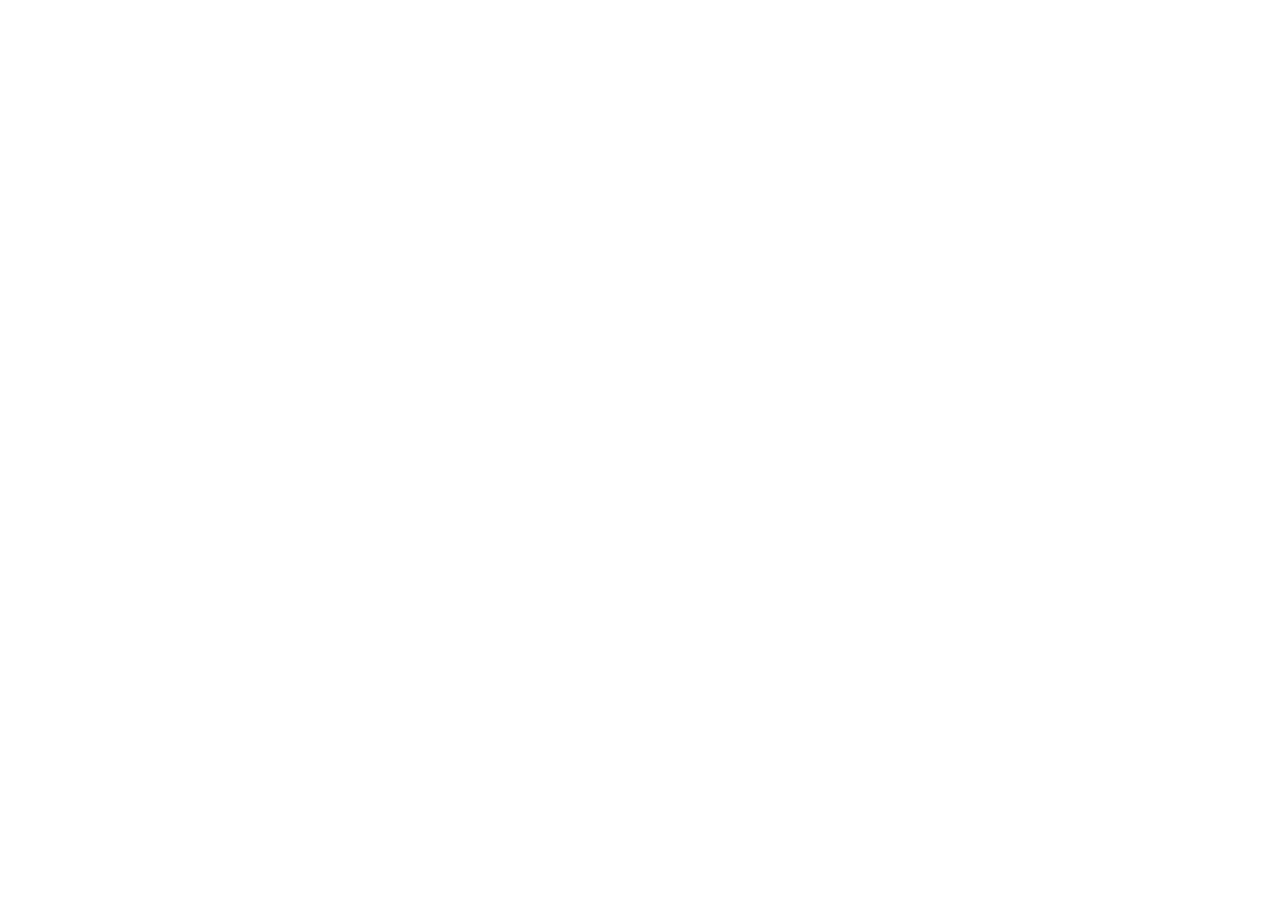
==== index.html @ 912f8e91 "Add RRB Mock Test tab with bilingual questions and Supabase sync integration" ====
<!DOCTYPE html>
<html lang="en">
  <head>
    <meta charset="UTF-8" />
    <link rel="icon" type="image/svg+xml" href="data:image/svg+xml,<svg xmlns='http://www.w3.org/2000/svg' viewBox='0 0 24 24' fill='%231b4d89'><path d='M12 2L2 7l10 5 10-5-10-5zM2 17l10 5 10-5M2 12l10 5 10-5'/></svg>" />
    <meta name="viewport" content="width=device-width, initial-scale=1.0" />
    <title>SSC CGL &amp; RRB CBT Mock Test | TCS iON Exam Assessment</title>
    <meta name="description" content="Production-ready SSC &amp; RRB Mock Test UI - TCS iON Exam Portal Clone with bilingual question support, real-time question palette tracking, and complete examination simulation." />
    <!-- Google Fonts -->
    <link rel="preconnect" href="https://fonts.googleapis.com">
    <link rel="preconnect" href="https://fonts.gstatic.com" crossorigin>
    <link href="https://fonts.googleapis.com/css2?family=Inter:wght@400;500;600;700;800&family=Noto+Sans+Devanagari:wght@400;500;600;700&family=Roboto+Mono:wght@500;700&display=swap" rel="stylesheet">
  </head>
  <body class="bg-[#f0f3f6] text-[#222] select-none antialiased min-h-screen">
    <div id="root"></div>
    <script type="module" src="/src/main.jsx"></script>
  </body>
</html>
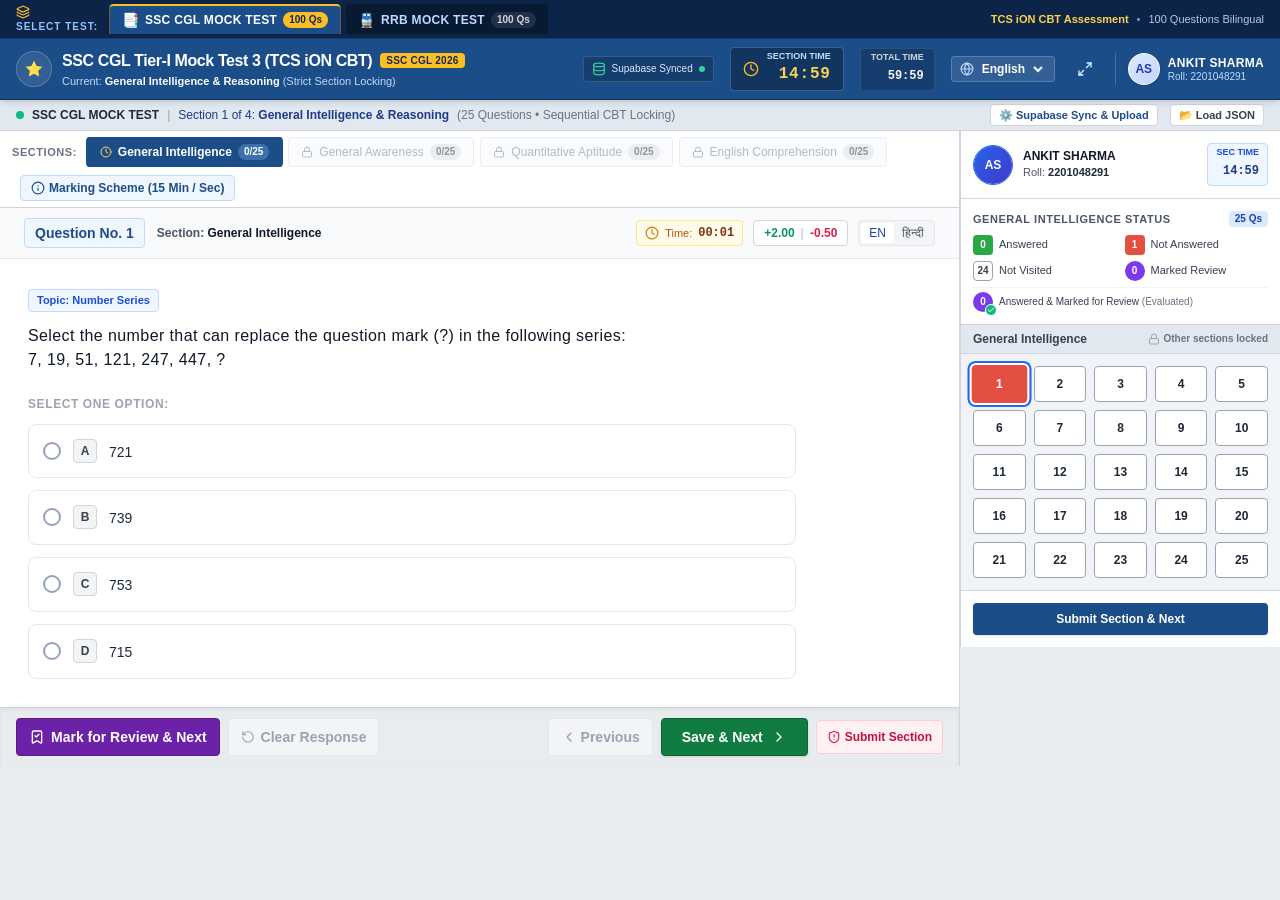
==== commit f26612bb: "Fix 404 error by pointing index.html directly to pre-bundled production assets" ====
--- a/index.html
+++ b/index.html
@@ -10,9 +10,10 @@
     <link rel="preconnect" href="https://fonts.googleapis.com">
     <link rel="preconnect" href="https://fonts.gstatic.com" crossorigin>
     <link href="https://fonts.googleapis.com/css2?family=Inter:wght@400;500;600;700;800&family=Noto+Sans+Devanagari:wght@400;500;600;700&family=Roboto+Mono:wght@500;700&display=swap" rel="stylesheet">
+    <script type="module" crossorigin src="./assets/bundle.js"></script>
+    <link rel="stylesheet" crossorigin href="./assets/bundle.css">
   </head>
   <body class="bg-[#f0f3f6] text-[#222] select-none antialiased min-h-screen">
     <div id="root"></div>
-    <script type="module" src="/src/main.jsx"></script>
   </body>
 </html>
--- a/assets/bundle.css
+++ b/assets/bundle.css
@@ -0,0 +1 @@
+*,:before,:after{--tw-border-spacing-x: 0;--tw-border-spacing-y: 0;--tw-translate-x: 0;--tw-translate-y: 0;--tw-rotate: 0;--tw-skew-x: 0;--tw-skew-y: 0;--tw-scale-x: 1;--tw-scale-y: 1;--tw-pan-x: ;--tw-pan-y: ;--tw-pinch-zoom: ;--tw-scroll-snap-strictness: proximity;--tw-gradient-from-position: ;--tw-gradient-via-position: ;--tw-gradient-to-position: ;--tw-ordinal: ;--tw-slashed-zero: ;--tw-numeric-figure: ;--tw-numeric-spacing: ;--tw-numeric-fraction: ;--tw-ring-inset: ;--tw-ring-offset-width: 0px;--tw-ring-offset-color: #fff;--tw-ring-color: rgb(59 130 246 / .5);--tw-ring-offset-shadow: 0 0 #0000;--tw-ring-shadow: 0 0 #0000;--tw-shadow: 0 0 #0000;--tw-shadow-colored: 0 0 #0000;--tw-blur: ;--tw-brightness: ;--tw-contrast: ;--tw-grayscale: ;--tw-hue-rotate: ;--tw-invert: ;--tw-saturate: ;--tw-sepia: ;--tw-drop-shadow: ;--tw-backdrop-blur: ;--tw-backdrop-brightness: ;--tw-backdrop-contrast: ;--tw-backdrop-grayscale: ;--tw-backdrop-hue-rotate: ;--tw-backdrop-invert: ;--tw-backdrop-opacity: ;--tw-backdrop-saturate: ;--tw-backdrop-sepia: ;--tw-contain-size: ;--tw-contain-layout: ;--tw-contain-paint: ;--tw-contain-style: }::backdrop{--tw-border-spacing-x: 0;--tw-border-spacing-y: 0;--tw-translate-x: 0;--tw-translate-y: 0;--tw-rotate: 0;--tw-skew-x: 0;--tw-skew-y: 0;--tw-scale-x: 1;--tw-scale-y: 1;--tw-pan-x: ;--tw-pan-y: ;--tw-pinch-zoom: ;--tw-scroll-snap-strictness: proximity;--tw-gradient-from-position: ;--tw-gradient-via-position: ;--tw-gradient-to-position: ;--tw-ordinal: ;--tw-slashed-zero: ;--tw-numeric-figure: ;--tw-numeric-spacing: ;--tw-numeric-fraction: ;--tw-ring-inset: ;--tw-ring-offset-width: 0px;--tw-ring-offset-color: #fff;--tw-ring-color: rgb(59 130 246 / .5);--tw-ring-offset-shadow: 0 0 #0000;--tw-ring-shadow: 0 0 #0000;--tw-shadow: 0 0 #0000;--tw-shadow-colored: 0 0 #0000;--tw-blur: ;--tw-brightness: ;--tw-contrast: ;--tw-grayscale: ;--tw-hue-rotate: ;--tw-invert: ;--tw-saturate: ;--tw-sepia: ;--tw-drop-shadow: ;--tw-backdrop-blur: ;--tw-backdrop-brightness: ;--tw-backdrop-contrast: ;--tw-backdrop-grayscale: ;--tw-backdrop-hue-rotate: ;--tw-backdrop-invert: ;--tw-backdrop-opacity: ;--tw-backdrop-saturate: ;--tw-backdrop-sepia: ;--tw-contain-size: ;--tw-contain-layout: ;--tw-contain-paint: ;--tw-contain-style: }*,:before,:after{box-sizing:border-box;border-width:0;border-style:solid;border-color:#e5e7eb}:before,:after{--tw-content: ""}html,:host{line-height:1.5;-webkit-text-size-adjust:100%;-moz-tab-size:4;-o-tab-size:4;tab-size:4;font-family:Inter,Noto Sans Devanagari,Segoe UI,sans-serif;font-feature-settings:normal;font-variation-settings:normal;-webkit-tap-highlight-color:transparent}body{margin:0;line-height:inherit}hr{height:0;color:inherit;border-top-width:1px}abbr:where([title]){-webkit-text-decoration:underline dotted;text-decoration:underline dotted}h1,h2,h3,h4,h5,h6{font-size:inherit;font-weight:inherit}a{color:inherit;text-decoration:inherit}b,strong{font-weight:bolder}code,kbd,samp,pre{font-family:ui-monospace,SFMono-Regular,Menlo,Monaco,Consolas,Liberation Mono,Courier New,monospace;font-feature-settings:normal;font-variation-settings:normal;font-size:1em}small{font-size:80%}sub,sup{font-size:75%;line-height:0;position:relative;vertical-align:baseline}sub{bottom:-.25em}sup{top:-.5em}table{text-indent:0;border-color:inherit;border-collapse:collapse}button,input,optgroup,select,textarea{font-family:inherit;font-feature-settings:inherit;font-variation-settings:inherit;font-size:100%;font-weight:inherit;line-height:inherit;letter-spacing:inherit;color:inherit;margin:0;padding:0}button,select{text-transform:none}button,input:where([type=button]),input:where([type=reset]),input:where([type=submit]){-webkit-appearance:button;background-color:transparent;background-image:none}:-moz-focusring{outline:auto}:-moz-ui-invalid{box-shadow:none}progress{vertical-align:baseline}::-webkit-inner-spin-button,::-webkit-outer-spin-button{height:auto}[type=search]{-webkit-appearance:textfield;outline-offset:-2px}::-webkit-search-decoration{-webkit-appearance:none}::-webkit-file-upload-button{-webkit-appearance:button;font:inherit}summary{display:list-item}blockquote,dl,dd,h1,h2,h3,h4,h5,h6,hr,figure,p,pre{margin:0}fieldset{margin:0;padding:0}legend{padding:0}ol,ul,menu{list-style:none;margin:0;padding:0}dialog{padding:0}textarea{resize:vertical}input::-moz-placeholder,textarea::-moz-placeholder{opacity:1;color:#9ca3af}input::placeholder,textarea::placeholder{opacity:1;color:#9ca3af}button,[role=button]{cursor:pointer}:disabled{cursor:default}img,svg,video,canvas,audio,iframe,embed,object{display:block;vertical-align:middle}img,video{max-width:100%;height:auto}[hidden]:where(:not([hidden=until-found])){display:none}body{--tw-bg-opacity: 1;background-color:rgb(244 246 249 / var(--tw-bg-opacity, 1));font-family:Inter,Noto Sans Devanagari,Segoe UI,sans-serif;--tw-text-opacity: 1;color:rgb(31 41 55 / var(--tw-text-opacity, 1));-webkit-font-smoothing:antialiased;-moz-osx-font-smoothing:grayscale;-moz-user-select:none;user-select:none;-webkit-user-select:none}.fixed{position:fixed}.absolute{position:absolute}.relative{position:relative}.sticky{position:sticky}.inset-0{top:0;right:0;bottom:0;left:0}.-bottom-1{bottom:-.25rem}.-right-1{right:-.25rem}.left-4{left:1rem}.top-0{top:0}.top-12{top:3rem}.z-10{z-index:10}.z-30{z-index:30}.z-40{z-index:40}.z-50{z-index:50}.col-span-2{grid-column:span 2 / span 2}.my-8{margin-top:2rem;margin-bottom:2rem}.mb-1{margin-bottom:.25rem}.mb-2{margin-bottom:.5rem}.mb-3{margin-bottom:.75rem}.mb-6{margin-bottom:1.5rem}.ml-1{margin-left:.25rem}.ml-1\.5{margin-left:.375rem}.ml-2{margin-left:.5rem}.mr-1{margin-right:.25rem}.mr-1\.5{margin-right:.375rem}.mr-3{margin-right:.75rem}.mt-0\.5{margin-top:.125rem}.mt-1{margin-top:.25rem}.mt-2{margin-top:.5rem}.block{display:block}.inline-block{display:inline-block}.inline{display:inline}.flex{display:flex}.table{display:table}.grid{display:grid}.hidden{display:none}.h-1\.5{height:.375rem}.h-10{height:2.5rem}.h-12{height:3rem}.h-2{height:.5rem}.h-3{height:.75rem}.h-3\.5{height:.875rem}.h-4{height:1rem}.h-5{height:1.25rem}.h-6{height:1.5rem}.h-7{height:1.75rem}.h-8{height:2rem}.h-9{height:2.25rem}.h-full{height:100%}.max-h-\[75vh\]{max-height:75vh}.max-h-\[90vh\]{max-height:90vh}.max-h-\[92vh\]{max-height:92vh}.min-h-screen{min-height:100vh}.w-1\.5{width:.375rem}.w-10{width:2.5rem}.w-12{width:3rem}.w-2{width:.5rem}.w-3{width:.75rem}.w-3\.5{width:.875rem}.w-4{width:1rem}.w-5{width:1.25rem}.w-6{width:1.5rem}.w-7{width:1.75rem}.w-8{width:2rem}.w-9{width:2.25rem}.w-full{width:100%}.min-w-0{min-width:0px}.min-w-max{min-width:-moz-max-content;min-width:max-content}.max-w-2xl{max-width:42rem}.max-w-3xl{max-width:48rem}.max-w-4xl{max-width:56rem}.max-w-lg{max-width:32rem}.max-w-md{max-width:28rem}.max-w-xl{max-width:36rem}.flex-1{flex:1 1 0%}.shrink-0{flex-shrink:0}.border-collapse{border-collapse:collapse}.scale-105{--tw-scale-x: 1.05;--tw-scale-y: 1.05;transform:translate(var(--tw-translate-x),var(--tw-translate-y)) rotate(var(--tw-rotate)) skew(var(--tw-skew-x)) skewY(var(--tw-skew-y)) scaleX(var(--tw-scale-x)) scaleY(var(--tw-scale-y))}.transform{transform:translate(var(--tw-translate-x),var(--tw-translate-y)) rotate(var(--tw-rotate)) skew(var(--tw-skew-x)) skewY(var(--tw-skew-y)) scaleX(var(--tw-scale-x)) scaleY(var(--tw-scale-y))}@keyframes ping{75%,to{transform:scale(2);opacity:0}}.animate-ping{animation:ping 1s cubic-bezier(0,0,.2,1) infinite}@keyframes pulse{50%{opacity:.5}}.animate-pulse{animation:pulse 2s cubic-bezier(.4,0,.6,1) infinite}@keyframes spin{to{transform:rotate(360deg)}}.animate-spin{animation:spin 1s linear infinite}.cursor-not-allowed{cursor:not-allowed}.cursor-pointer{cursor:pointer}.select-none{-webkit-user-select:none;-moz-user-select:none;user-select:none}.select-text{-webkit-user-select:text;-moz-user-select:text;user-select:text}.grid-cols-1{grid-template-columns:repeat(1,minmax(0,1fr))}.grid-cols-2{grid-template-columns:repeat(2,minmax(0,1fr))}.grid-cols-5{grid-template-columns:repeat(5,minmax(0,1fr))}.flex-col{flex-direction:column}.flex-wrap{flex-wrap:wrap}.items-start{align-items:flex-start}.items-center{align-items:center}.justify-end{justify-content:flex-end}.justify-center{justify-content:center}.justify-between{justify-content:space-between}.gap-1{gap:.25rem}.gap-1\.5{gap:.375rem}.gap-2{gap:.5rem}.gap-2\.5{gap:.625rem}.gap-3{gap:.75rem}.gap-4{gap:1rem}.gap-x-2{-moz-column-gap:.5rem;column-gap:.5rem}.gap-y-1\.5{row-gap:.375rem}.space-x-1>:not([hidden])~:not([hidden]){--tw-space-x-reverse: 0;margin-right:calc(.25rem * var(--tw-space-x-reverse));margin-left:calc(.25rem * calc(1 - var(--tw-space-x-reverse)))}.space-x-1\.5>:not([hidden])~:not([hidden]){--tw-space-x-reverse: 0;margin-right:calc(.375rem * var(--tw-space-x-reverse));margin-left:calc(.375rem * calc(1 - var(--tw-space-x-reverse)))}.space-x-2>:not([hidden])~:not([hidden]){--tw-space-x-reverse: 0;margin-right:calc(.5rem * var(--tw-space-x-reverse));margin-left:calc(.5rem * calc(1 - var(--tw-space-x-reverse)))}.space-x-2\.5>:not([hidden])~:not([hidden]){--tw-space-x-reverse: 0;margin-right:calc(.625rem * var(--tw-space-x-reverse));margin-left:calc(.625rem * calc(1 - var(--tw-space-x-reverse)))}.space-x-3>:not([hidden])~:not([hidden]){--tw-space-x-reverse: 0;margin-right:calc(.75rem * var(--tw-space-x-reverse));margin-left:calc(.75rem * calc(1 - var(--tw-space-x-reverse)))}.space-x-4>:not([hidden])~:not([hidden]){--tw-space-x-reverse: 0;margin-right:calc(1rem * var(--tw-space-x-reverse));margin-left:calc(1rem * calc(1 - var(--tw-space-x-reverse)))}.space-y-1>:not([hidden])~:not([hidden]){--tw-space-y-reverse: 0;margin-top:calc(.25rem * calc(1 - var(--tw-space-y-reverse)));margin-bottom:calc(.25rem * var(--tw-space-y-reverse))}.space-y-1\.5>:not([hidden])~:not([hidden]){--tw-space-y-reverse: 0;margin-top:calc(.375rem * calc(1 - var(--tw-space-y-reverse)));margin-bottom:calc(.375rem * var(--tw-space-y-reverse))}.space-y-2>:not([hidden])~:not([hidden]){--tw-space-y-reverse: 0;margin-top:calc(.5rem * calc(1 - var(--tw-space-y-reverse)));margin-bottom:calc(.5rem * var(--tw-space-y-reverse))}.space-y-2\.5>:not([hidden])~:not([hidden]){--tw-space-y-reverse: 0;margin-top:calc(.625rem * calc(1 - var(--tw-space-y-reverse)));margin-bottom:calc(.625rem * var(--tw-space-y-reverse))}.space-y-3>:not([hidden])~:not([hidden]){--tw-space-y-reverse: 0;margin-top:calc(.75rem * calc(1 - var(--tw-space-y-reverse)));margin-bottom:calc(.75rem * var(--tw-space-y-reverse))}.space-y-4>:not([hidden])~:not([hidden]){--tw-space-y-reverse: 0;margin-top:calc(1rem * calc(1 - var(--tw-space-y-reverse)));margin-bottom:calc(1rem * var(--tw-space-y-reverse))}.space-y-6>:not([hidden])~:not([hidden]){--tw-space-y-reverse: 0;margin-top:calc(1.5rem * calc(1 - var(--tw-space-y-reverse)));margin-bottom:calc(1.5rem * var(--tw-space-y-reverse))}.divide-y>:not([hidden])~:not([hidden]){--tw-divide-y-reverse: 0;border-top-width:calc(1px * calc(1 - var(--tw-divide-y-reverse)));border-bottom-width:calc(1px * var(--tw-divide-y-reverse))}.divide-gray-200>:not([hidden])~:not([hidden]){--tw-divide-opacity: 1;border-color:rgb(229 231 235 / var(--tw-divide-opacity, 1))}.overflow-hidden{overflow:hidden}.overflow-x-auto{overflow-x:auto}.overflow-y-auto{overflow-y:auto}.truncate{overflow:hidden;text-overflow:ellipsis;white-space:nowrap}.whitespace-pre-line{white-space:pre-line}.rounded{border-radius:.25rem}.rounded-full{border-radius:9999px}.rounded-lg{border-radius:.5rem}.rounded-md{border-radius:.375rem}.rounded-xl{border-radius:.75rem}.rounded-t{border-top-left-radius:.25rem;border-top-right-radius:.25rem}.border{border-width:1px}.border-b{border-bottom-width:1px}.border-b-2{border-bottom-width:2px}.border-l{border-left-width:1px}.border-r{border-right-width:1px}.border-t{border-top-width:1px}.border-t-2{border-top-width:2px}.border-\[\#0b6333\]{--tw-border-opacity: 1;border-color:rgb(11 99 51 / var(--tw-border-opacity, 1))}.border-\[\#0d3463\]{--tw-border-opacity: 1;border-color:rgb(13 52 99 / var(--tw-border-opacity, 1))}.border-\[\#1b4d89\]{--tw-border-opacity: 1;border-color:rgb(27 77 137 / var(--tw-border-opacity, 1))}.border-\[\#1b4d89\]\/60{border-color:#1b4d8999}.border-\[\#581c87\]{--tw-border-opacity: 1;border-color:rgb(88 28 135 / var(--tw-border-opacity, 1))}.border-amber-200{--tw-border-opacity: 1;border-color:rgb(253 230 138 / var(--tw-border-opacity, 1))}.border-amber-300{--tw-border-opacity: 1;border-color:rgb(252 211 77 / var(--tw-border-opacity, 1))}.border-amber-400{--tw-border-opacity: 1;border-color:rgb(251 191 36 / var(--tw-border-opacity, 1))}.border-blue-100{--tw-border-opacity: 1;border-color:rgb(219 234 254 / var(--tw-border-opacity, 1))}.border-blue-200{--tw-border-opacity: 1;border-color:rgb(191 219 254 / var(--tw-border-opacity, 1))}.border-blue-300\/30{border-color:#93c5fd4d}.border-blue-500{--tw-border-opacity: 1;border-color:rgb(59 130 246 / var(--tw-border-opacity, 1))}.border-blue-600{--tw-border-opacity: 1;border-color:rgb(37 99 235 / var(--tw-border-opacity, 1))}.border-emerald-200{--tw-border-opacity: 1;border-color:rgb(167 243 208 / var(--tw-border-opacity, 1))}.border-emerald-300{--tw-border-opacity: 1;border-color:rgb(110 231 183 / var(--tw-border-opacity, 1))}.border-emerald-400{--tw-border-opacity: 1;border-color:rgb(52 211 153 / var(--tw-border-opacity, 1))}.border-gray-100{--tw-border-opacity: 1;border-color:rgb(243 244 246 / var(--tw-border-opacity, 1))}.border-gray-200{--tw-border-opacity: 1;border-color:rgb(229 231 235 / var(--tw-border-opacity, 1))}.border-gray-300{--tw-border-opacity: 1;border-color:rgb(209 213 219 / var(--tw-border-opacity, 1))}.border-gray-400{--tw-border-opacity: 1;border-color:rgb(156 163 175 / var(--tw-border-opacity, 1))}.border-gray-700{--tw-border-opacity: 1;border-color:rgb(55 65 81 / var(--tw-border-opacity, 1))}.border-green-200{--tw-border-opacity: 1;border-color:rgb(187 247 208 / var(--tw-border-opacity, 1))}.border-green-500{--tw-border-opacity: 1;border-color:rgb(34 197 94 / var(--tw-border-opacity, 1))}.border-red-200{--tw-border-opacity: 1;border-color:rgb(254 202 202 / var(--tw-border-opacity, 1))}.border-red-400{--tw-border-opacity: 1;border-color:rgb(248 113 113 / var(--tw-border-opacity, 1))}.border-red-500{--tw-border-opacity: 1;border-color:rgb(239 68 68 / var(--tw-border-opacity, 1))}.border-rose-200{--tw-border-opacity: 1;border-color:rgb(254 205 211 / var(--tw-border-opacity, 1))}.border-rose-300{--tw-border-opacity: 1;border-color:rgb(253 164 175 / var(--tw-border-opacity, 1))}.border-transparent{border-color:transparent}.border-white{--tw-border-opacity: 1;border-color:rgb(255 255 255 / var(--tw-border-opacity, 1))}.border-white\/10{border-color:#ffffff1a}.border-white\/15{border-color:#ffffff26}.border-white\/20{border-color:#fff3}.border-white\/80{border-color:#fffc}.bg-\[\#0b2447\]{--tw-bg-opacity: 1;background-color:rgb(11 36 71 / var(--tw-bg-opacity, 1))}.bg-\[\#0d6efd\]{--tw-bg-opacity: 1;background-color:rgb(13 110 253 / var(--tw-bg-opacity, 1))}.bg-\[\#107c41\]{--tw-bg-opacity: 1;background-color:rgb(16 124 65 / var(--tw-bg-opacity, 1))}.bg-\[\#1b4d89\]{--tw-bg-opacity: 1;background-color:rgb(27 77 137 / var(--tw-bg-opacity, 1))}.bg-\[\#28a745\]{--tw-bg-opacity: 1;background-color:rgb(40 167 69 / var(--tw-bg-opacity, 1))}.bg-\[\#6b21a8\]{--tw-bg-opacity: 1;background-color:rgb(107 33 168 / var(--tw-bg-opacity, 1))}.bg-\[\#7c3aed\]{--tw-bg-opacity: 1;background-color:rgb(124 58 237 / var(--tw-bg-opacity, 1))}.bg-\[\#e2e8f0\]{--tw-bg-opacity: 1;background-color:rgb(226 232 240 / var(--tw-bg-opacity, 1))}.bg-\[\#e34f40\]{--tw-bg-opacity: 1;background-color:rgb(227 79 64 / var(--tw-bg-opacity, 1))}.bg-\[\#e9ecef\]{--tw-bg-opacity: 1;background-color:rgb(233 236 239 / var(--tw-bg-opacity, 1))}.bg-\[\#f0f3f6\]{--tw-bg-opacity: 1;background-color:rgb(240 243 246 / var(--tw-bg-opacity, 1))}.bg-\[\#f0f4f8\]{--tw-bg-opacity: 1;background-color:rgb(240 244 248 / var(--tw-bg-opacity, 1))}.bg-\[\#f8fafc\]{--tw-bg-opacity: 1;background-color:rgb(248 250 252 / var(--tw-bg-opacity, 1))}.bg-amber-400{--tw-bg-opacity: 1;background-color:rgb(251 191 36 / var(--tw-bg-opacity, 1))}.bg-amber-50{--tw-bg-opacity: 1;background-color:rgb(255 251 235 / var(--tw-bg-opacity, 1))}.bg-amber-600{--tw-bg-opacity: 1;background-color:rgb(217 119 6 / var(--tw-bg-opacity, 1))}.bg-black\/20{background-color:#0003}.bg-black\/30{background-color:#0000004d}.bg-black\/60{background-color:#0009}.bg-black\/75{background-color:#000000bf}.bg-black\/80{background-color:#000c}.bg-blue-100{--tw-bg-opacity: 1;background-color:rgb(219 234 254 / var(--tw-bg-opacity, 1))}.bg-blue-200\/80{background-color:#bfdbfecc}.bg-blue-300\/30{background-color:#93c5fd4d}.bg-blue-50{--tw-bg-opacity: 1;background-color:rgb(239 246 255 / var(--tw-bg-opacity, 1))}.bg-blue-50\/60{background-color:#eff6ff99}.bg-blue-50\/90{background-color:#eff6ffe6}.bg-blue-600{--tw-bg-opacity: 1;background-color:rgb(37 99 235 / var(--tw-bg-opacity, 1))}.bg-emerald-100{--tw-bg-opacity: 1;background-color:rgb(209 250 229 / var(--tw-bg-opacity, 1))}.bg-emerald-400{--tw-bg-opacity: 1;background-color:rgb(52 211 153 / var(--tw-bg-opacity, 1))}.bg-emerald-50{--tw-bg-opacity: 1;background-color:rgb(236 253 245 / var(--tw-bg-opacity, 1))}.bg-emerald-500{--tw-bg-opacity: 1;background-color:rgb(16 185 129 / var(--tw-bg-opacity, 1))}.bg-emerald-600{--tw-bg-opacity: 1;background-color:rgb(5 150 105 / var(--tw-bg-opacity, 1))}.bg-gray-100{--tw-bg-opacity: 1;background-color:rgb(243 244 246 / var(--tw-bg-opacity, 1))}.bg-gray-200{--tw-bg-opacity: 1;background-color:rgb(229 231 235 / var(--tw-bg-opacity, 1))}.bg-gray-50{--tw-bg-opacity: 1;background-color:rgb(249 250 251 / var(--tw-bg-opacity, 1))}.bg-gray-50\/50{background-color:#f9fafb80}.bg-gray-900\/95{background-color:#111827f2}.bg-green-100{--tw-bg-opacity: 1;background-color:rgb(220 252 231 / var(--tw-bg-opacity, 1))}.bg-green-200{--tw-bg-opacity: 1;background-color:rgb(187 247 208 / var(--tw-bg-opacity, 1))}.bg-green-50{--tw-bg-opacity: 1;background-color:rgb(240 253 244 / var(--tw-bg-opacity, 1))}.bg-green-50\/50{background-color:#f0fdf480}.bg-purple-100\/50{background-color:#f3e8ff80}.bg-purple-50\/50{background-color:#faf5ff80}.bg-red-100{--tw-bg-opacity: 1;background-color:rgb(254 226 226 / var(--tw-bg-opacity, 1))}.bg-red-200{--tw-bg-opacity: 1;background-color:rgb(254 202 202 / var(--tw-bg-opacity, 1))}.bg-red-50{--tw-bg-opacity: 1;background-color:rgb(254 242 242 / var(--tw-bg-opacity, 1))}.bg-red-50\/50{background-color:#fef2f280}.bg-red-600\/90{background-color:#dc2626e6}.bg-rose-50{--tw-bg-opacity: 1;background-color:rgb(255 241 242 / var(--tw-bg-opacity, 1))}.bg-rose-600{--tw-bg-opacity: 1;background-color:rgb(225 29 72 / var(--tw-bg-opacity, 1))}.bg-slate-700{--tw-bg-opacity: 1;background-color:rgb(51 65 85 / var(--tw-bg-opacity, 1))}.bg-transparent{background-color:transparent}.bg-white{--tw-bg-opacity: 1;background-color:rgb(255 255 255 / var(--tw-bg-opacity, 1))}.bg-white\/10{background-color:#ffffff1a}.bg-white\/20{background-color:#fff3}.bg-white\/90{background-color:#ffffffe6}.bg-gradient-to-br{background-image:linear-gradient(to bottom right,var(--tw-gradient-stops))}.bg-gradient-to-r{background-image:linear-gradient(to right,var(--tw-gradient-stops))}.from-\[\#1b4d89\]{--tw-gradient-from: #1b4d89 var(--tw-gradient-from-position);--tw-gradient-to: rgb(27 77 137 / 0) var(--tw-gradient-to-position);--tw-gradient-stops: var(--tw-gradient-from), var(--tw-gradient-to)}.from-blue-100{--tw-gradient-from: #dbeafe var(--tw-gradient-from-position);--tw-gradient-to: rgb(219 234 254 / 0) var(--tw-gradient-to-position);--tw-gradient-stops: var(--tw-gradient-from), var(--tw-gradient-to)}.from-blue-600{--tw-gradient-from: #2563eb var(--tw-gradient-from-position);--tw-gradient-to: rgb(37 99 235 / 0) var(--tw-gradient-to-position);--tw-gradient-stops: var(--tw-gradient-from), var(--tw-gradient-to)}.to-\[\#0e2b4f\]{--tw-gradient-to: #0e2b4f var(--tw-gradient-to-position)}.to-indigo-200{--tw-gradient-to: #c7d2fe var(--tw-gradient-to-position)}.to-indigo-700{--tw-gradient-to: #4338ca var(--tw-gradient-to-position)}.fill-current{fill:currentColor}.stroke-\[3\]{stroke-width:3}.object-cover{-o-object-fit:cover;object-fit:cover}.p-0\.5{padding:.125rem}.p-1{padding:.25rem}.p-1\.5{padding:.375rem}.p-2{padding:.5rem}.p-2\.5{padding:.625rem}.p-3{padding:.75rem}.p-3\.5{padding:.875rem}.p-4{padding:1rem}.p-5{padding:1.25rem}.p-6{padding:1.5rem}.p-8{padding:2rem}.px-1{padding-left:.25rem;padding-right:.25rem}.px-1\.5{padding-left:.375rem;padding-right:.375rem}.px-2{padding-left:.5rem;padding-right:.5rem}.px-2\.5{padding-left:.625rem;padding-right:.625rem}.px-3{padding-left:.75rem;padding-right:.75rem}.px-3\.5{padding-left:.875rem;padding-right:.875rem}.px-4{padding-left:1rem;padding-right:1rem}.px-5{padding-left:1.25rem;padding-right:1.25rem}.px-6{padding-left:1.5rem;padding-right:1.5rem}.py-0\.5{padding-top:.125rem;padding-bottom:.125rem}.py-1{padding-top:.25rem;padding-bottom:.25rem}.py-1\.5{padding-top:.375rem;padding-bottom:.375rem}.py-2{padding-top:.5rem;padding-bottom:.5rem}.py-2\.5{padding-top:.625rem;padding-bottom:.625rem}.py-3{padding-top:.75rem;padding-bottom:.75rem}.py-3\.5{padding-top:.875rem;padding-bottom:.875rem}.py-4{padding-top:1rem;padding-bottom:1rem}.pb-2{padding-bottom:.5rem}.pl-2{padding-left:.5rem}.pr-1{padding-right:.25rem}.pt-0\.5{padding-top:.125rem}.pt-1{padding-top:.25rem}.pt-2{padding-top:.5rem}.text-left{text-align:left}.text-center{text-align:center}.text-right{text-align:right}.font-mono{font-family:ui-monospace,SFMono-Regular,Menlo,Monaco,Consolas,Liberation Mono,Courier New,monospace}.font-sans{font-family:Inter,Noto Sans Devanagari,Segoe UI,sans-serif}.text-2xl{font-size:1.5rem;line-height:2rem}.text-\[10px\]{font-size:10px}.text-\[11px\]{font-size:11px}.text-\[9px\]{font-size:9px}.text-base{font-size:1rem;line-height:1.5rem}.text-lg{font-size:1.125rem;line-height:1.75rem}.text-sm{font-size:.875rem;line-height:1.25rem}.text-xs{font-size:.75rem;line-height:1rem}.font-black{font-weight:900}.font-bold{font-weight:700}.font-extrabold{font-weight:800}.font-medium{font-weight:500}.font-semibold{font-weight:600}.uppercase{text-transform:uppercase}.leading-none{line-height:1}.leading-relaxed{line-height:1.625}.leading-snug{line-height:1.375}.leading-tight{line-height:1.25}.tracking-tight{letter-spacing:-.025em}.tracking-wide{letter-spacing:.025em}.tracking-wider{letter-spacing:.05em}.tracking-widest{letter-spacing:.1em}.text-\[\#1b4d89\]{--tw-text-opacity: 1;color:rgb(27 77 137 / var(--tw-text-opacity, 1))}.text-\[\#222\]{--tw-text-opacity: 1;color:rgb(34 34 34 / var(--tw-text-opacity, 1))}.text-\[\#7c3aed\]{--tw-text-opacity: 1;color:rgb(124 58 237 / var(--tw-text-opacity, 1))}.text-amber-300{--tw-text-opacity: 1;color:rgb(252 211 77 / var(--tw-text-opacity, 1))}.text-amber-400{--tw-text-opacity: 1;color:rgb(251 191 36 / var(--tw-text-opacity, 1))}.text-amber-600{--tw-text-opacity: 1;color:rgb(217 119 6 / var(--tw-text-opacity, 1))}.text-amber-700{--tw-text-opacity: 1;color:rgb(180 83 9 / var(--tw-text-opacity, 1))}.text-amber-800{--tw-text-opacity: 1;color:rgb(146 64 14 / var(--tw-text-opacity, 1))}.text-amber-900{--tw-text-opacity: 1;color:rgb(120 53 15 / var(--tw-text-opacity, 1))}.text-amber-950{--tw-text-opacity: 1;color:rgb(69 26 3 / var(--tw-text-opacity, 1))}.text-blue-100{--tw-text-opacity: 1;color:rgb(219 234 254 / var(--tw-text-opacity, 1))}.text-blue-200{--tw-text-opacity: 1;color:rgb(191 219 254 / var(--tw-text-opacity, 1))}.text-blue-200\/90{color:#bfdbfee6}.text-blue-300{--tw-text-opacity: 1;color:rgb(147 197 253 / var(--tw-text-opacity, 1))}.text-blue-400{--tw-text-opacity: 1;color:rgb(96 165 250 / var(--tw-text-opacity, 1))}.text-blue-600{--tw-text-opacity: 1;color:rgb(37 99 235 / var(--tw-text-opacity, 1))}.text-blue-700{--tw-text-opacity: 1;color:rgb(29 78 216 / var(--tw-text-opacity, 1))}.text-blue-800{--tw-text-opacity: 1;color:rgb(30 64 175 / var(--tw-text-opacity, 1))}.text-blue-900{--tw-text-opacity: 1;color:rgb(30 58 138 / var(--tw-text-opacity, 1))}.text-blue-950{--tw-text-opacity: 1;color:rgb(23 37 84 / var(--tw-text-opacity, 1))}.text-emerald-100{--tw-text-opacity: 1;color:rgb(209 250 229 / var(--tw-text-opacity, 1))}.text-emerald-400{--tw-text-opacity: 1;color:rgb(52 211 153 / var(--tw-text-opacity, 1))}.text-emerald-600{--tw-text-opacity: 1;color:rgb(5 150 105 / var(--tw-text-opacity, 1))}.text-emerald-700{--tw-text-opacity: 1;color:rgb(4 120 87 / var(--tw-text-opacity, 1))}.text-emerald-800{--tw-text-opacity: 1;color:rgb(6 95 70 / var(--tw-text-opacity, 1))}.text-gray-100{--tw-text-opacity: 1;color:rgb(243 244 246 / var(--tw-text-opacity, 1))}.text-gray-200{--tw-text-opacity: 1;color:rgb(229 231 235 / var(--tw-text-opacity, 1))}.text-gray-300{--tw-text-opacity: 1;color:rgb(209 213 219 / var(--tw-text-opacity, 1))}.text-gray-400{--tw-text-opacity: 1;color:rgb(156 163 175 / var(--tw-text-opacity, 1))}.text-gray-500{--tw-text-opacity: 1;color:rgb(107 114 128 / var(--tw-text-opacity, 1))}.text-gray-600{--tw-text-opacity: 1;color:rgb(75 85 99 / var(--tw-text-opacity, 1))}.text-gray-700{--tw-text-opacity: 1;color:rgb(55 65 81 / var(--tw-text-opacity, 1))}.text-gray-800{--tw-text-opacity: 1;color:rgb(31 41 55 / var(--tw-text-opacity, 1))}.text-gray-900{--tw-text-opacity: 1;color:rgb(17 24 39 / var(--tw-text-opacity, 1))}.text-green-600{--tw-text-opacity: 1;color:rgb(22 163 74 / var(--tw-text-opacity, 1))}.text-green-700{--tw-text-opacity: 1;color:rgb(21 128 61 / var(--tw-text-opacity, 1))}.text-green-800{--tw-text-opacity: 1;color:rgb(22 101 52 / var(--tw-text-opacity, 1))}.text-green-900{--tw-text-opacity: 1;color:rgb(20 83 45 / var(--tw-text-opacity, 1))}.text-purple-700{--tw-text-opacity: 1;color:rgb(126 34 206 / var(--tw-text-opacity, 1))}.text-purple-800{--tw-text-opacity: 1;color:rgb(107 33 168 / var(--tw-text-opacity, 1))}.text-purple-900{--tw-text-opacity: 1;color:rgb(88 28 135 / var(--tw-text-opacity, 1))}.text-red-600{--tw-text-opacity: 1;color:rgb(220 38 38 / var(--tw-text-opacity, 1))}.text-red-700{--tw-text-opacity: 1;color:rgb(185 28 28 / var(--tw-text-opacity, 1))}.text-red-800{--tw-text-opacity: 1;color:rgb(153 27 27 / var(--tw-text-opacity, 1))}.text-red-900{--tw-text-opacity: 1;color:rgb(127 29 29 / var(--tw-text-opacity, 1))}.text-rose-100{--tw-text-opacity: 1;color:rgb(255 228 230 / var(--tw-text-opacity, 1))}.text-rose-600{--tw-text-opacity: 1;color:rgb(225 29 72 / var(--tw-text-opacity, 1))}.text-rose-700{--tw-text-opacity: 1;color:rgb(190 18 60 / var(--tw-text-opacity, 1))}.text-rose-800{--tw-text-opacity: 1;color:rgb(159 18 57 / var(--tw-text-opacity, 1))}.text-white{--tw-text-opacity: 1;color:rgb(255 255 255 / var(--tw-text-opacity, 1))}.text-white\/80{color:#fffc}.text-yellow-200{--tw-text-opacity: 1;color:rgb(254 240 138 / var(--tw-text-opacity, 1))}.text-yellow-300{--tw-text-opacity: 1;color:rgb(253 224 71 / var(--tw-text-opacity, 1))}.text-yellow-400{--tw-text-opacity: 1;color:rgb(250 204 21 / var(--tw-text-opacity, 1))}.antialiased{-webkit-font-smoothing:antialiased;-moz-osx-font-smoothing:grayscale}.opacity-75{opacity:.75}.opacity-80{opacity:.8}.shadow{--tw-shadow: 0 1px 3px 0 rgb(0 0 0 / .1), 0 1px 2px -1px rgb(0 0 0 / .1);--tw-shadow-colored: 0 1px 3px 0 var(--tw-shadow-color), 0 1px 2px -1px var(--tw-shadow-color);box-shadow:var(--tw-ring-offset-shadow, 0 0 #0000),var(--tw-ring-shadow, 0 0 #0000),var(--tw-shadow)}.shadow-2xl{--tw-shadow: 0 25px 50px -12px rgb(0 0 0 / .25);--tw-shadow-colored: 0 25px 50px -12px var(--tw-shadow-color);box-shadow:var(--tw-ring-offset-shadow, 0 0 #0000),var(--tw-ring-shadow, 0 0 #0000),var(--tw-shadow)}.shadow-inner{--tw-shadow: inset 0 2px 4px 0 rgb(0 0 0 / .05);--tw-shadow-colored: inset 0 2px 4px 0 var(--tw-shadow-color);box-shadow:var(--tw-ring-offset-shadow, 0 0 #0000),var(--tw-ring-shadow, 0 0 #0000),var(--tw-shadow)}.shadow-lg{--tw-shadow: 0 10px 15px -3px rgb(0 0 0 / .1), 0 4px 6px -4px rgb(0 0 0 / .1);--tw-shadow-colored: 0 10px 15px -3px var(--tw-shadow-color), 0 4px 6px -4px var(--tw-shadow-color);box-shadow:var(--tw-ring-offset-shadow, 0 0 #0000),var(--tw-ring-shadow, 0 0 #0000),var(--tw-shadow)}.shadow-md{--tw-shadow: 0 4px 6px -1px rgb(0 0 0 / .1), 0 2px 4px -2px rgb(0 0 0 / .1);--tw-shadow-colored: 0 4px 6px -1px var(--tw-shadow-color), 0 2px 4px -2px var(--tw-shadow-color);box-shadow:var(--tw-ring-offset-shadow, 0 0 #0000),var(--tw-ring-shadow, 0 0 #0000),var(--tw-shadow)}.shadow-sm{--tw-shadow: 0 1px 2px 0 rgb(0 0 0 / .05);--tw-shadow-colored: 0 1px 2px 0 var(--tw-shadow-color);box-shadow:var(--tw-ring-offset-shadow, 0 0 #0000),var(--tw-ring-shadow, 0 0 #0000),var(--tw-shadow)}.ring-1{--tw-ring-offset-shadow: var(--tw-ring-inset) 0 0 0 var(--tw-ring-offset-width) var(--tw-ring-offset-color);--tw-ring-shadow: var(--tw-ring-inset) 0 0 0 calc(1px + var(--tw-ring-offset-width)) var(--tw-ring-color);box-shadow:var(--tw-ring-offset-shadow),var(--tw-ring-shadow),var(--tw-shadow, 0 0 #0000)}.ring-2{--tw-ring-offset-shadow: var(--tw-ring-inset) 0 0 0 var(--tw-ring-offset-width) var(--tw-ring-offset-color);--tw-ring-shadow: var(--tw-ring-inset) 0 0 0 calc(2px + var(--tw-ring-offset-width)) var(--tw-ring-color);box-shadow:var(--tw-ring-offset-shadow),var(--tw-ring-shadow),var(--tw-shadow, 0 0 #0000)}.ring-\[\#1b4d89\]{--tw-ring-opacity: 1;--tw-ring-color: rgb(27 77 137 / var(--tw-ring-opacity, 1))}.ring-amber-400\/40{--tw-ring-color: rgb(251 191 36 / .4)}.ring-blue-600{--tw-ring-opacity: 1;--tw-ring-color: rgb(37 99 235 / var(--tw-ring-opacity, 1))}.ring-emerald-400\/40{--tw-ring-color: rgb(52 211 153 / .4)}.ring-offset-2{--tw-ring-offset-width: 2px}.ring-offset-white{--tw-ring-offset-color: #fff}.filter{filter:var(--tw-blur) var(--tw-brightness) var(--tw-contrast) var(--tw-grayscale) var(--tw-hue-rotate) var(--tw-invert) var(--tw-saturate) var(--tw-sepia) var(--tw-drop-shadow)}.transition{transition-property:color,background-color,border-color,text-decoration-color,fill,stroke,opacity,box-shadow,transform,filter,backdrop-filter;transition-timing-function:cubic-bezier(.4,0,.2,1);transition-duration:.15s}.transition-all{transition-property:all;transition-timing-function:cubic-bezier(.4,0,.2,1);transition-duration:.15s}.transition-colors{transition-property:color,background-color,border-color,text-decoration-color,fill,stroke;transition-timing-function:cubic-bezier(.4,0,.2,1);transition-duration:.15s}.duration-300{transition-duration:.3s}::-webkit-scrollbar{width:6px;height:6px}::-webkit-scrollbar-track{background:#f1f5f9}::-webkit-scrollbar-thumb{background:#cbd5e1;border-radius:3px}::-webkit-scrollbar-thumb:hover{background:#94a3b8}.tcs-badge-answered{background-color:#28a745;color:#fff;clip-path:polygon(0% 0%,100% 0%,100% 75%,50% 100%,0% 75%)}.tcs-badge-not-answered{background-color:#e34f40;color:#fff;clip-path:polygon(50% 0%,100% 25%,100% 100%,0% 100%,0% 25%)}.tcs-badge-not-visited{background-color:#f8fafc;color:#334155;border:1px solid #cbd5e1}.tcs-badge-marked{background-color:#7c3aed;color:#fff;border-radius:50%}.tcs-badge-marked-answered{background-color:#7c3aed;color:#fff;border-radius:50%;position:relative}.radio-custom{-webkit-appearance:none;-moz-appearance:none;appearance:none;width:18px;height:18px;border:2px solid #94a3b8;border-radius:50%;outline:none;transition:all .15s ease-in-out;cursor:pointer;display:grid;place-content:center}.radio-custom:checked{border-color:#2563eb}.radio-custom:checked:before{content:"";width:10px;height:10px;border-radius:50%;background-color:#2563eb}.file\:mr-3::file-selector-button{margin-right:.75rem}.file\:rounded::file-selector-button{border-radius:.25rem}.file\:border-0::file-selector-button{border-width:0px}.file\:bg-blue-50::file-selector-button{--tw-bg-opacity: 1;background-color:rgb(239 246 255 / var(--tw-bg-opacity, 1))}.file\:px-3::file-selector-button{padding-left:.75rem;padding-right:.75rem}.file\:py-1\.5::file-selector-button{padding-top:.375rem;padding-bottom:.375rem}.file\:text-xs::file-selector-button{font-size:.75rem;line-height:1rem}.file\:font-semibold::file-selector-button{font-weight:600}.file\:text-blue-700::file-selector-button{--tw-text-opacity: 1;color:rgb(29 78 216 / var(--tw-text-opacity, 1))}.hover\:border-gray-300:hover{--tw-border-opacity: 1;border-color:rgb(209 213 219 / var(--tw-border-opacity, 1))}.hover\:bg-\[\#0b5ed7\]:hover{--tw-bg-opacity: 1;background-color:rgb(11 94 215 / var(--tw-bg-opacity, 1))}.hover\:bg-\[\#0b6333\]:hover{--tw-bg-opacity: 1;background-color:rgb(11 99 51 / var(--tw-bg-opacity, 1))}.hover\:bg-\[\#153e6e\]:hover{--tw-bg-opacity: 1;background-color:rgb(21 62 110 / var(--tw-bg-opacity, 1))}.hover\:bg-\[\#218838\]:hover{--tw-bg-opacity: 1;background-color:rgb(33 136 56 / var(--tw-bg-opacity, 1))}.hover\:bg-\[\#581c87\]:hover{--tw-bg-opacity: 1;background-color:rgb(88 28 135 / var(--tw-bg-opacity, 1))}.hover\:bg-\[\#6d28d9\]:hover{--tw-bg-opacity: 1;background-color:rgb(109 40 217 / var(--tw-bg-opacity, 1))}.hover\:bg-\[\#d32f2f\]:hover{--tw-bg-opacity: 1;background-color:rgb(211 47 47 / var(--tw-bg-opacity, 1))}.hover\:bg-amber-700:hover{--tw-bg-opacity: 1;background-color:rgb(180 83 9 / var(--tw-bg-opacity, 1))}.hover\:bg-black\/35:hover{background-color:#00000059}.hover\:bg-black\/50:hover{background-color:#00000080}.hover\:bg-blue-100:hover{--tw-bg-opacity: 1;background-color:rgb(219 234 254 / var(--tw-bg-opacity, 1))}.hover\:bg-blue-50:hover{--tw-bg-opacity: 1;background-color:rgb(239 246 255 / var(--tw-bg-opacity, 1))}.hover\:bg-emerald-700:hover{--tw-bg-opacity: 1;background-color:rgb(4 120 87 / var(--tw-bg-opacity, 1))}.hover\:bg-gray-100:hover{--tw-bg-opacity: 1;background-color:rgb(243 244 246 / var(--tw-bg-opacity, 1))}.hover\:bg-gray-200:hover{--tw-bg-opacity: 1;background-color:rgb(229 231 235 / var(--tw-bg-opacity, 1))}.hover\:bg-gray-50:hover{--tw-bg-opacity: 1;background-color:rgb(249 250 251 / var(--tw-bg-opacity, 1))}.hover\:bg-rose-100:hover{--tw-bg-opacity: 1;background-color:rgb(255 228 230 / var(--tw-bg-opacity, 1))}.hover\:bg-rose-50:hover{--tw-bg-opacity: 1;background-color:rgb(255 241 242 / var(--tw-bg-opacity, 1))}.hover\:bg-slate-800:hover{--tw-bg-opacity: 1;background-color:rgb(30 41 59 / var(--tw-bg-opacity, 1))}.hover\:bg-white\/10:hover{background-color:#ffffff1a}.hover\:bg-white\/15:hover{background-color:#ffffff26}.hover\:bg-white\/20:hover{background-color:#fff3}.hover\:text-black:hover{--tw-text-opacity: 1;color:rgb(0 0 0 / var(--tw-text-opacity, 1))}.hover\:text-gray-800:hover{--tw-text-opacity: 1;color:rgb(31 41 55 / var(--tw-text-opacity, 1))}.hover\:text-red-600:hover{--tw-text-opacity: 1;color:rgb(220 38 38 / var(--tw-text-opacity, 1))}.hover\:text-white:hover{--tw-text-opacity: 1;color:rgb(255 255 255 / var(--tw-text-opacity, 1))}.hover\:underline:hover{text-decoration-line:underline}.hover\:file\:bg-blue-100::file-selector-button:hover{--tw-bg-opacity: 1;background-color:rgb(219 234 254 / var(--tw-bg-opacity, 1))}.focus\:outline-none:focus{outline:2px solid transparent;outline-offset:2px}.focus\:ring-1:focus{--tw-ring-offset-shadow: var(--tw-ring-inset) 0 0 0 var(--tw-ring-offset-width) var(--tw-ring-offset-color);--tw-ring-shadow: var(--tw-ring-inset) 0 0 0 calc(1px + var(--tw-ring-offset-width)) var(--tw-ring-color);box-shadow:var(--tw-ring-offset-shadow),var(--tw-ring-shadow),var(--tw-shadow, 0 0 #0000)}.focus\:ring-blue-500:focus{--tw-ring-opacity: 1;--tw-ring-color: rgb(59 130 246 / var(--tw-ring-opacity, 1))}.active\:scale-95:active{--tw-scale-x: .95;--tw-scale-y: .95;transform:translate(var(--tw-translate-x),var(--tw-translate-y)) rotate(var(--tw-rotate)) skew(var(--tw-skew-x)) skewY(var(--tw-skew-y)) scaleX(var(--tw-scale-x)) scaleY(var(--tw-scale-y))}.active\:bg-\[\#084e27\]:active{--tw-bg-opacity: 1;background-color:rgb(8 78 39 / var(--tw-bg-opacity, 1))}.active\:bg-\[\#0a58ca\]:active{--tw-bg-opacity: 1;background-color:rgb(10 88 202 / var(--tw-bg-opacity, 1))}.active\:bg-\[\#4a1572\]:active{--tw-bg-opacity: 1;background-color:rgb(74 21 114 / var(--tw-bg-opacity, 1))}.active\:bg-emerald-800:active{--tw-bg-opacity: 1;background-color:rgb(6 95 70 / var(--tw-bg-opacity, 1))}.active\:bg-gray-200:active{--tw-bg-opacity: 1;background-color:rgb(229 231 235 / var(--tw-bg-opacity, 1))}.disabled\:bg-gray-300:disabled{--tw-bg-opacity: 1;background-color:rgb(209 213 219 / var(--tw-bg-opacity, 1))}@media(min-width:640px){.sm\:mr-2{margin-right:.5rem}.sm\:block{display:block}.sm\:inline{display:inline}.sm\:grid-cols-2{grid-template-columns:repeat(2,minmax(0,1fr))}.sm\:grid-cols-4{grid-template-columns:repeat(4,minmax(0,1fr))}.sm\:space-x-4>:not([hidden])~:not([hidden]){--tw-space-x-reverse: 0;margin-right:calc(1rem * var(--tw-space-x-reverse));margin-left:calc(1rem * calc(1 - var(--tw-space-x-reverse)))}.sm\:p-3\.5{padding:.875rem}.sm\:p-7{padding:1.75rem}.sm\:px-3{padding-left:.75rem;padding-right:.75rem}.sm\:px-4{padding-left:1rem;padding-right:1rem}.sm\:px-5{padding-left:1.25rem;padding-right:1.25rem}.sm\:px-6{padding-left:1.5rem;padding-right:1.5rem}.sm\:pl-3{padding-left:.75rem}.sm\:text-3xl{font-size:1.875rem;line-height:2.25rem}.sm\:text-base{font-size:1rem;line-height:1.5rem}.sm\:text-sm{font-size:.875rem;line-height:1.25rem}}@media(min-width:768px){.md\:block{display:block}.md\:inline{display:inline}.md\:flex{display:flex}.md\:w-\[25\%\]{width:25%}.md\:w-\[75\%\]{width:75%}.md\:grid-cols-5{grid-template-columns:repeat(5,minmax(0,1fr))}.md\:flex-row{flex-direction:row}}@media(min-width:1024px){.lg\:flex{display:flex}}@media(min-width:1280px){.xl\:block{display:block}.xl\:inline{display:inline}}
